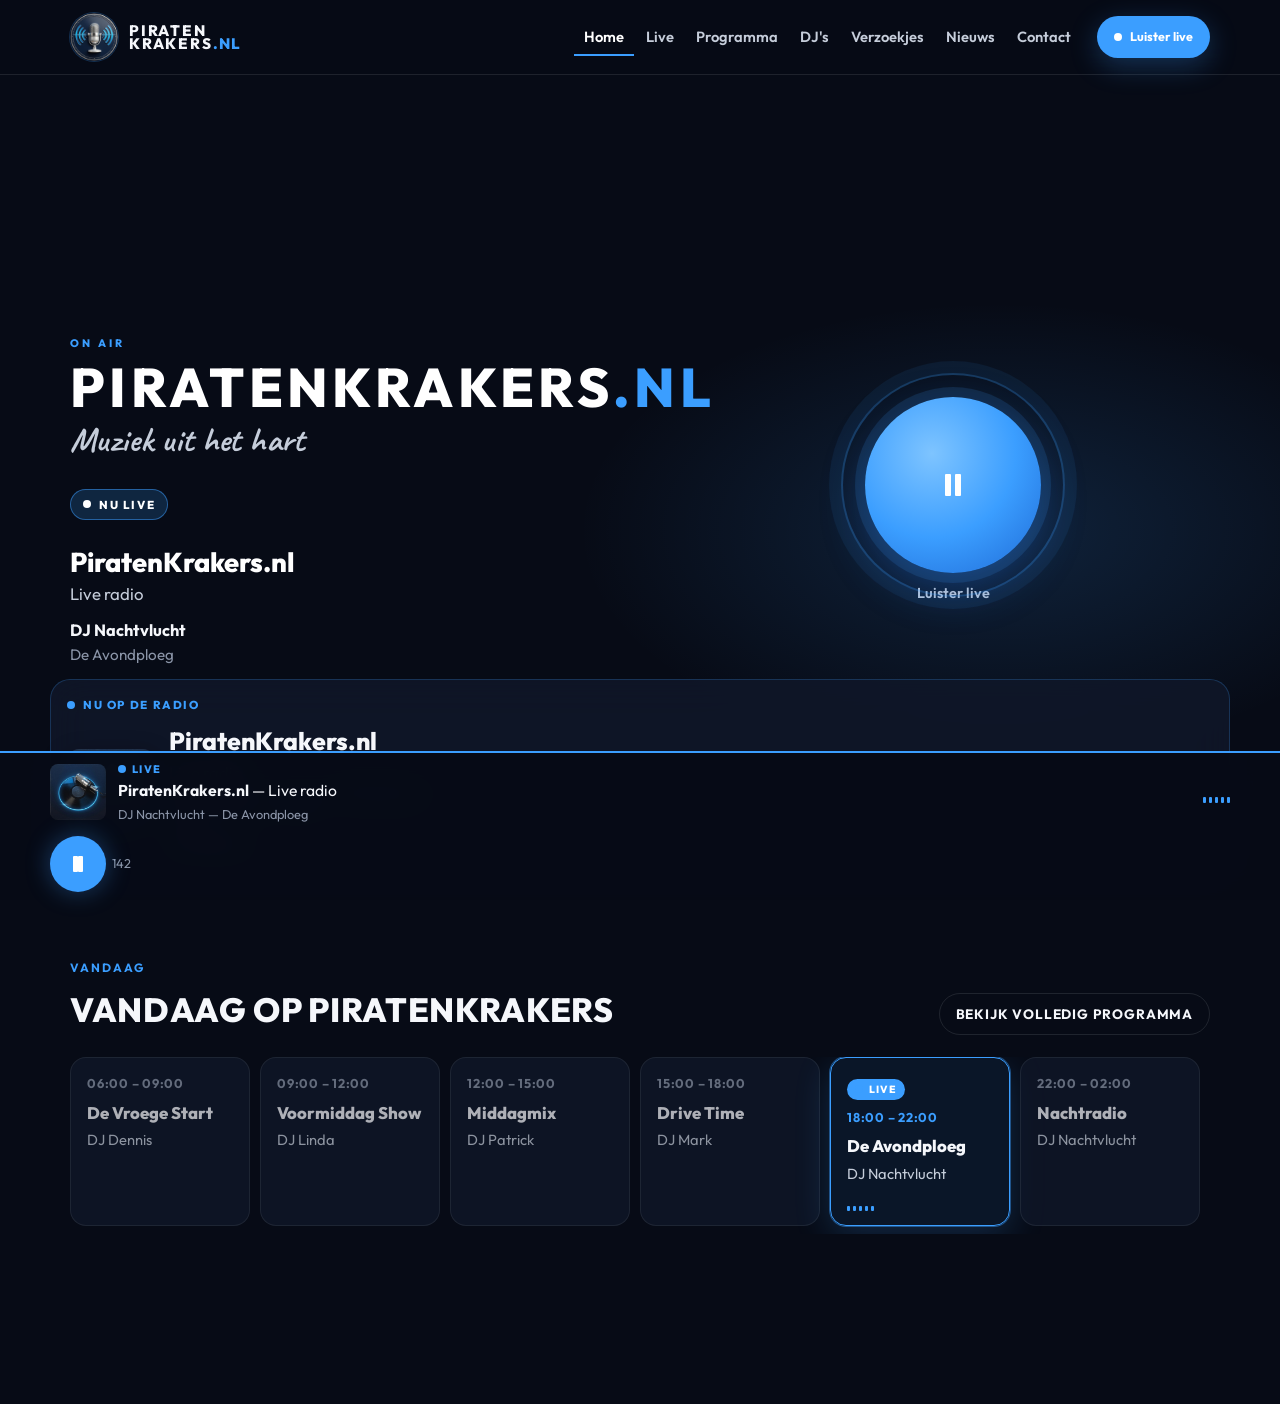
==== preview-homepage.html @ fba71bd4 "Add files via upload" ====
<!DOCTYPE html>
<html lang="nl">
<head>
<meta charset="utf-8">
<meta name="viewport" content="width=device-width, initial-scale=1">
<title>PiratenKrakers.nl — visuele preview</title>
<link rel="stylesheet" href="piratenkrakers/assets/css/main.css">
<link rel="icon" href="piratenkrakers/assets/img/favicon.svg" type="image/svg+xml">
<style>:root{--pk-blue:#3B9EFF;--pk-live:#3B9EFF;--pk-ink:#070B16;--pk-cream:#F5F7FB}</style>
</head>
<body class="pk-body pk-has-player pk-home is-playing">
<header class="pk-header">
  <div class="pk-header-inner">
    <a class="pk-logo" href="#">
      <img class="pk-logo-mark" src="piratenkrakers/assets/img/logo-mark.png" alt="" width="44" height="44">
      <span class="pk-logo-type">
        <span class="pk-logo-stack">
          <span class="pk-logo-piraten">PIRATEN</span>
          <span class="pk-logo-krakers">KRAKERS<span class="pk-logo-nl">.NL</span></span>
        </span>
      </span>
    </a>
    <nav class="pk-nav is-open" style="position:static;transform:none;opacity:1;pointer-events:auto;background:transparent;border:0;padding:0;display:flex;margin-left:auto;align-items:center;gap:8px">
      <ul class="pk-nav-list" style="flex-direction:row">
        <li class="current-menu-item"><a href="#">Home</a></li>
        <li><a href="#">Live</a></li>
        <li><a href="#">Programma</a></li>
        <li><a href="#">DJ's</a></li>
        <li><a href="#">Verzoekjes</a></li>
        <li><a href="#">Nieuws</a></li>
        <li><a href="#">Contact</a></li>
      </ul>
      <button class="pk-btn pk-btn-live" type="button"><span class="pk-live-dot"></span> Luister live</button>
    </nav>
  </div>
</header>
<main class="pk-main pk-main--home">
  <section class="pk-hero">
    <div class="pk-hero-bg" style="--pk-hero-image:url('piratenkrakers/assets/img/hero-studio.jpg')"></div>
    <div class="pk-hero-shade"></div>
    <div class="pk-hero-inner">
      <div class="pk-hero-copy">
        <p class="pk-onair">ON AIR</p>
        <h1 class="pk-hero-brand">PiratenKrakers<span>.nl</span></h1>
        <p class="pk-slogan">Muziek uit het hart</p>
        <p class="pk-live-badge is-live"><span class="pk-live-dot"></span> NU LIVE</p>
        <p class="pk-hero-track"><strong>PiratenKrakers.nl</strong><span>Live radio</span></p>
        <p class="pk-hero-dj">DJ Nachtvlucht</p>
        <p class="pk-hero-show">De Avondploeg</p>
      </div>
      <div class="pk-hero-playwrap">
        <button class="pk-play-hero" type="button"><span class="pk-play-waves"></span><span class="pk-play-icon"></span></button>
        <p class="pk-play-caption">Luister live</p>
      </div>
    </div>
    <article class="pk-now">
      <p class="pk-now-kicker"><span class="pk-live-dot"></span> Nu op de radio</p>
      <figure class="pk-artwork"><img src="piratenkrakers/assets/img/fallback-artwork.jpg" alt=""></figure>
      <div class="pk-now-meta">
        <p class="pk-now-artist">PiratenKrakers.nl</p>
        <p class="pk-now-title">Live radio</p>
        <p class="pk-now-byline">DJ Nachtvlucht · De Avondploeg</p>
      </div>
      <div class="pk-now-aside">
        <div class="pk-vu"><span></span><span></span><span></span><span></span><span></span><span></span><span></span></div>
        <p class="pk-listeners">142 luisteraars</p>
      </div>
    </article>
  </section>
  <section class="pk-section pk-dayguide">
    <div class="pk-section-head">
      <div><p class="pk-kicker">Vandaag</p><h2>Vandaag op PiratenKrakers</h2></div>
      <a class="pk-btn pk-btn-ghost pk-btn-compact" href="#">Bekijk volledig programma</a>
    </div>
    <div class="pk-dayguide-track">
      <article class="pk-slot"><time>06:00 – 09:00</time><h3>De Vroege Start</h3><p>DJ Dennis</p></article>
      <article class="pk-slot"><time>09:00 – 12:00</time><h3>Voormiddag Show</h3><p>DJ Linda</p></article>
      <article class="pk-slot"><time>12:00 – 15:00</time><h3>Middagmix</h3><p>DJ Patrick</p></article>
      <article class="pk-slot"><time>15:00 – 18:00</time><h3>Drive Time</h3><p>DJ Mark</p></article>
      <article class="pk-slot is-live"><span class="pk-pill pk-pill--live"><span class="pk-live-dot"></span> LIVE</span><time>18:00 – 22:00</time><h3>De Avondploeg</h3><p>DJ Nachtvlucht</p><div class="pk-vu pk-vu--slot"><span></span><span></span><span></span><span></span><span></span></div></article>
      <article class="pk-slot"><time>22:00 – 02:00</time><h3>Nachtradio</h3><p>DJ Nachtvlucht</p></article>
      <article class="pk-slot"><time>02:00 – 06:00</time><h3>Non Stop Hits</h3><p>DJ Nightbeat</p></article>
    </div>
  </section>
</main>
<div class="pk-player">
  <div class="pk-player-inner">
    <figure class="pk-player-art"><img src="piratenkrakers/assets/img/fallback-artwork.jpg" alt=""></figure>
    <div class="pk-player-now">
      <p class="pk-player-kicker"><span class="pk-live-dot"></span> LIVE</p>
      <p class="pk-player-track"><strong>PiratenKrakers.nl</strong> — Live radio</p>
      <p class="pk-player-sub">DJ Nachtvlucht — De Avondploeg</p>
    </div>
    <div class="pk-vu pk-vu--player"><span></span><span></span><span></span><span></span><span></span></div>
    <div class="pk-player-controls">
      <button class="pk-play pk-play--sm" type="button"><span class="pk-play-icon"></span></button>
      <p class="pk-player-listeners">142</p>
    </div>
  </div>
</div>
</body>
</html>
---- piratenkrakers/assets/css/main.css ----
/* PiratenKrakers — navy broadcast, electric blue accent. */

@font-face{font-family:Outfit;font-style:normal;font-weight:400 800;font-display:swap;src:url("../fonts/outfit-latin.woff2") format("woff2");unicode-range:U+0000-00FF,U+0131,U+0152-0153,U+02BB-02BC,U+02C6,U+02DA,U+02DC,U+0304,U+0308,U+0329,U+2000-206F,U+20AC,U+2122,U+2191,U+2193,U+2212,U+2215,U+FEFF,U+FFFD}
@font-face{font-family:Outfit;font-style:normal;font-weight:400 800;font-display:swap;src:url("../fonts/outfit-latin-ext.woff2") format("woff2");unicode-range:U+0100-02BA,U+02BD-02C5,U+02C7-02CC,U+02CE-02D7,U+02DD-02FF,U+0304,U+0308,U+0329,U+1D00-1DBF,U+1E00-1E9F,U+1EF2-1EFF,U+2020,U+20A0-20AB,U+20AD-20C0,U+2113,U+2C60-2C7F,U+A720-A7FF}
@font-face{font-family:Caveat;font-style:normal;font-weight:600 700;font-display:swap;src:url("../fonts/caveat-latin.woff2") format("woff2");unicode-range:U+0000-00FF,U+0131,U+0152-0153,U+02BB-02BC,U+02C6,U+02DA,U+02DC,U+0304,U+0308,U+0329,U+2000-206F,U+20AC,U+2122,U+2191,U+2193,U+2212,U+2215,U+FEFF,U+FFFD}
@font-face{font-family:Caveat;font-style:normal;font-weight:600 700;font-display:swap;src:url("../fonts/caveat-latin-ext.woff2") format("woff2");unicode-range:U+0100-02BA,U+02BD-02C5,U+02C7-02CC,U+02CE-02D7,U+02DD-02FF,U+0304,U+0308,U+0329,U+1D00-1DBF,U+1E00-1E9F,U+1EF2-1EFF,U+2020,U+20A0-20AB,U+20AD-20C0,U+2113,U+2C60-2C7F,U+A720-A7FF}

:root{
  --pk-ink:#070B16;
  --pk-navy:#0B1220;
  --pk-studio:#10182A;
  --pk-panel:#151E32;
  --pk-line:rgba(245,247,251,.1);
  --pk-blue:#3B9EFF;
  --pk-blue-hot:#5EB0FF;
  --pk-blue-deep:#1E6AD6;
  --pk-live:#3B9EFF;
  --pk-cream:#F5F7FB;
  --pk-cream-dim:#C5CDDA;
  --pk-mute:#8B95A8;
  --pk-font:Outfit, system-ui, sans-serif;
  --pk-font-display:Outfit, system-ui, sans-serif;
  --pk-font-script:Caveat, "Segoe Script", cursive;
  --pk-radius:16px;
  --pk-header:74px;
  --pk-player:82px;
  --pk-max:1180px;
  --pk-ease:cubic-bezier(.22,.8,.32,1);
}

*,*::before,*::after{box-sizing:border-box}
html{scroll-behavior:smooth}
html,body{margin:0;padding:0}
html.pk-html,body.pk-body{
  background:var(--pk-ink);
  color:var(--pk-cream);
  font-family:var(--pk-font);
  font-size:17px;
  line-height:1.5;
  min-height:100%;
}
body.pk-has-player{padding-bottom:calc(var(--pk-player) + env(safe-area-inset-bottom,0px))}
img,svg,video{max-width:100%;height:auto;display:block}
button,input,select,textarea{font:inherit;color:inherit}
a{color:var(--pk-cream);text-decoration:none}
a:hover{color:#fff}
:focus-visible{outline:2px solid var(--pk-blue);outline-offset:3px}
.screen-reader-text{position:absolute!important;width:1px;height:1px;padding:0;margin:-1px;overflow:hidden;clip:rect(0,0,0,0);border:0}
.pk-skip{position:absolute;left:12px;top:-48px;background:var(--pk-blue);color:#fff;padding:8px 14px;z-index:10000;border-radius:8px;font-weight:600}
.pk-skip:focus{top:12px}
.pk-noise{display:none}
.pk-header,.pk-app,.pk-footer,.pk-player{position:relative;z-index:1}

/* Header */
.pk-header{
  position:sticky;top:0;z-index:40;
  background:rgba(7,11,22,.9);
  backdrop-filter:blur(16px);
  border-bottom:1px solid var(--pk-line);
}
.pk-header-inner{
  max-width:var(--pk-max);margin:0 auto;padding:8px 20px;
  display:flex;align-items:center;gap:12px;min-height:var(--pk-header);
}
.pk-logo{display:flex;align-items:center;gap:11px;color:var(--pk-cream);min-width:0}
.pk-logo:hover{color:var(--pk-cream)}
.pk-logo-mark{width:48px;height:48px;flex:0 0 auto;border-radius:50%;box-shadow:0 0 0 1px rgba(59,158,255,.25)}
.pk-logo-type{display:flex;align-items:center;line-height:.88;min-width:0}
.pk-logo-stack{display:flex;flex-direction:column}
.pk-logo-piraten,.pk-logo-krakers{font-weight:800;font-size:.95rem;letter-spacing:.12em;text-transform:uppercase}
.pk-logo-nl{color:var(--pk-blue);letter-spacing:.08em}
.pk-logo .custom-logo{width:48px;height:48px;object-fit:contain;border-radius:50%}

.pk-btn-live--header{width:auto;margin:0 0 0 auto;min-height:42px;padding:0 14px;font-size:.82rem;letter-spacing:.06em;text-transform:uppercase}
.pk-nav-toggle{width:46px;height:46px;border:1px solid var(--pk-line);border-radius:12px;background:var(--pk-studio);cursor:pointer}
.pk-nav-toggle-bars{display:flex;flex-direction:column;gap:5px;align-items:center;justify-content:center}
.pk-nav-toggle-bars span{display:block;width:18px;height:2px;background:var(--pk-cream);border-radius:2px}
.nav-open .pk-nav-toggle-bars span:nth-child(1){transform:translateY(7px) rotate(45deg)}
.nav-open .pk-nav-toggle-bars span:nth-child(2){opacity:0}
.nav-open .pk-nav-toggle-bars span:nth-child(3){transform:translateY(-7px) rotate(-45deg)}
.pk-nav{
  position:fixed;inset:var(--pk-header) 0 auto 0;background:rgba(7,11,22,.98);
  transform:translateY(-120%);opacity:0;pointer-events:none;transition:.28s var(--pk-ease);
  padding:16px 20px 28px;border-bottom:1px solid var(--pk-line);
}
.pk-nav.is-open{transform:none;opacity:1;pointer-events:auto}
.pk-nav-list{list-style:none;margin:0;padding:0;display:flex;flex-direction:column;gap:2px}
.pk-nav-list a{display:block;padding:12px 8px;color:var(--pk-cream-dim);font-weight:600}
.pk-nav-list .current-menu-item>a,.pk-nav-list a.current{color:#fff;box-shadow:inset 0 -2px 0 var(--pk-blue)}

.pk-btn{
  display:inline-flex;align-items:center;justify-content:center;gap:8px;
  min-height:48px;padding:0 20px;border-radius:999px;border:1px solid transparent;
  font-weight:700;cursor:pointer;text-decoration:none;
}
.pk-btn-live,.pk-btn-gold,.pk-btn-primary{
  background:var(--pk-blue);color:#fff;width:100%;margin-top:12px;
  box-shadow:0 8px 28px rgba(59,158,255,.28);
}
.pk-btn-live:hover,.pk-btn-gold:hover,.pk-btn-primary:hover{background:var(--pk-blue-hot);color:#fff}
.pk-btn-ghost{background:transparent;border-color:var(--pk-line);color:var(--pk-cream);margin:0}
.pk-btn-compact{min-height:42px;padding:0 16px;font-size:.85rem;letter-spacing:.06em;text-transform:uppercase;width:auto;margin-left:auto}
.pk-live-dot{
  width:8px;height:8px;border-radius:50%;background:var(--pk-blue);
  box-shadow:0 0 0 0 rgba(59,158,255,.55);
  animation:pk-pulse 1.7s ease-out infinite;
}
.pk-live-badge .pk-live-dot,.pk-btn-live .pk-live-dot{background:#fff}
.is-offline .pk-live-dot,body.is-offline .pk-live-dot{background:var(--pk-mute);animation:none;box-shadow:none}
@keyframes pk-pulse{
  0%{box-shadow:0 0 0 0 rgba(59,158,255,.5)}
  70%{box-shadow:0 0 0 8px rgba(59,158,255,0)}
  100%{box-shadow:0 0 0 0 rgba(59,158,255,0)}
}

/* Layout */
.pk-main{max-width:var(--pk-max);margin:0 auto;padding:0 20px 88px}
.pk-main--home{max-width:none;padding:0 0 88px}
.pk-main--home>.pk-section{max-width:var(--pk-max);margin-left:auto;margin-right:auto;padding-left:20px;padding-right:20px}
.pk-section{padding:56px 0 0}
.pk-section-head{display:flex;flex-wrap:wrap;align-items:end;gap:10px 20px;margin-bottom:22px}
.pk-section-head h2{font-size:clamp(1.5rem,3vw,2.1rem);margin:0;font-weight:800;letter-spacing:.02em;text-transform:uppercase}
.pk-section-head .pk-textlink{margin-left:auto;color:var(--pk-cream-dim);font-weight:600}
.pk-kicker{font-size:.75rem;letter-spacing:.16em;text-transform:uppercase;color:var(--pk-blue);margin:0 0 8px;font-weight:700}
.pk-pagehead{padding:48px 0 24px}
.pk-pagehead h1{font-weight:800;font-size:clamp(2rem,5vw,3.1rem);letter-spacing:-.02em;margin:0}
.pk-lede{color:var(--pk-cream-dim);max-width:46ch}
.pk-muted{color:var(--pk-mute)}
.pk-sep{opacity:.4;margin:0 .35em}

/* Hero */
.pk-hero{position:relative;min-height:min(92vh,900px);display:flex;flex-direction:column;justify-content:end;overflow:hidden}
.pk-hero-bg{
  position:absolute;inset:0;
  background:
    linear-gradient(180deg, rgba(7,11,22,.25) 0%, rgba(7,11,22,.72) 58%, var(--pk-ink) 100%),
    linear-gradient(90deg, rgba(7,11,22,.78) 0%, rgba(7,11,22,.2) 55%, rgba(7,11,22,.45) 100%),
    var(--pk-hero-image) center/cover no-repeat;
}
.pk-hero-shade{position:absolute;inset:0;background:radial-gradient(700px 380px at 78% 55%, rgba(59,158,255,.16), transparent 60%)}
.pk-hero-inner{
  position:relative;z-index:2;width:min(var(--pk-max),100%);margin:0 auto;
  padding:36px 20px 20px;display:grid;gap:28px;align-items:center;
}
.pk-onair{margin:0 0 10px;font-size:.68rem;letter-spacing:.28em;font-weight:800;color:var(--pk-blue);text-transform:uppercase}
.pk-hero-brand{margin:0;font-weight:800;font-size:clamp(1.7rem,5.2vw,3.4rem);letter-spacing:.08em;text-transform:uppercase;color:#fff;line-height:.95}
.pk-hero-brand span{color:var(--pk-blue)}
.pk-slogan{
  font-family:var(--pk-font-script);font-weight:700;font-size:clamp(1.45rem,3.2vw,2.15rem);
  line-height:1.1;margin:8px 0 18px;color:var(--pk-cream-dim);letter-spacing:.01em;
}
.pk-live-badge{
  display:inline-flex;align-items:center;gap:8px;padding:6px 12px;border-radius:999px;
  background:rgba(59,158,255,.18);border:1px solid rgba(59,158,255,.5);
  color:#fff;font-weight:800;letter-spacing:.14em;font-size:.72rem;text-transform:uppercase;width:max-content;
}
.pk-live-badge.is-offline{border-color:var(--pk-mute);color:var(--pk-cream-dim);background:transparent}
.pk-hero-track{margin:16px 0 4px;display:flex;flex-direction:column;gap:2px}
.pk-hero-track strong{font-size:clamp(1.25rem,2.6vw,1.7rem);font-weight:800;color:#fff;line-height:1.15}
.pk-hero-track span{font-size:1.05rem;color:var(--pk-cream-dim)}
.pk-hero-dj{margin:12px 0 0;font-size:1.02rem;font-weight:700}
.pk-hero-show{margin:2px 0 0;color:var(--pk-mute);font-size:.95rem}
.pk-hero-offline{display:none;color:#9ec8ff;font-weight:600;margin:8px 0 0}
.pk-hero-offline.is-on{display:block}

.pk-hero-playwrap{display:flex;flex-direction:column;align-items:center;gap:10px;justify-self:center}
.pk-play-hero{
  position:relative;width:148px;height:148px;border:0;border-radius:50%;cursor:pointer;
  background:radial-gradient(circle at 38% 32%, #7EC4FF, var(--pk-blue) 52%, var(--pk-blue-deep));
  color:#fff;
  box-shadow:0 0 0 10px rgba(59,158,255,.14), 0 16px 44px rgba(30,106,214,.38);
}
.pk-play-waves{
  position:absolute;inset:-22px;border-radius:50%;pointer-events:none;
  box-shadow:0 0 0 2px rgba(59,158,255,.22), 0 0 0 14px rgba(59,158,255,.08);
}
body.is-playing .pk-play-waves{animation:pk-waves 2.6s ease-out infinite}
body.is-playing .pk-play-hero{animation:pk-playglow 2.8s ease-in-out infinite}
@keyframes pk-waves{
  0%{transform:scale(.92);opacity:.9}
  100%{transform:scale(1.12);opacity:0}
}
@keyframes pk-playglow{
  0%,100%{box-shadow:0 0 0 10px rgba(59,158,255,.14), 0 16px 44px rgba(30,106,214,.38)}
  50%{box-shadow:0 0 0 16px rgba(59,158,255,.22), 0 18px 50px rgba(30,106,214,.5)}
}
.pk-play-caption{margin:0;font-size:.9rem;color:var(--pk-cream-dim);font-weight:600}
.pk-play-icon{
  width:0;height:0;border-style:solid;border-width:16px 0 16px 26px;
  border-color:transparent transparent transparent currentColor;margin-left:6px;position:relative;display:block;
}
.pk-play-hero .pk-play-icon{margin:0 auto}
body.is-playing .pk-play-icon{width:22px;height:22px;border:0;margin:0 auto;background:transparent}
body.is-playing .pk-play-icon::before,
body.is-playing .pk-play-icon::after{
  content:"";position:absolute;top:0;width:6px;height:22px;background:currentColor;border-radius:1px;
}
body.is-playing .pk-play-icon::before{left:3px}
body.is-playing .pk-play-icon::after{right:3px}

.pk-play{
  position:relative;border:0;background:var(--pk-blue);color:#fff;border-radius:50%;
  cursor:pointer;display:grid;place-items:center;flex:0 0 auto;
  box-shadow:0 0 24px rgba(59,158,255,.35);
}
.pk-play--sm{width:56px;height:56px}
.pk-play--sm .pk-play-icon{border-width:10px 0 10px 16px;margin-left:3px}
body.is-playing .pk-play--sm .pk-play-icon{width:16px;height:16px}
body.is-playing .pk-play--sm .pk-play-icon::before,
body.is-playing .pk-play--sm .pk-play-icon::after{width:5px;height:16px}

/* Now playing dock */
.pk-now{
  position:relative;z-index:2;width:min(var(--pk-max), calc(100% - 40px));
  margin:0 auto 28px;display:grid;grid-template-columns:1fr;gap:14px;
  background:rgba(16,24,42,.82);border:1px solid rgba(59,158,255,.22);
  border-radius:20px;padding:16px;backdrop-filter:blur(18px);
}
.pk-now-kicker{margin:0;font-size:.72rem;letter-spacing:.14em;text-transform:uppercase;color:var(--pk-blue);font-weight:800;display:flex;align-items:center;gap:8px}
.pk-artwork{width:88px;height:88px;border-radius:12px;overflow:hidden;margin:0;box-shadow:0 8px 24px rgba(0,0,0,.35)}
.pk-artwork img{width:100%;height:100%;object-fit:cover}
.pk-now-artist{margin:0;font-size:clamp(1.2rem,2vw,1.55rem);font-weight:800;line-height:1.15}
.pk-now-title{margin:4px 0 8px;font-size:1.05rem;color:var(--pk-cream-dim)}
.pk-now-byline{margin:0;font-size:.9rem;color:var(--pk-mute)}
.pk-now-dj,.pk-now-show{margin:0}
.pk-now-aside{display:flex;align-items:center;gap:16px}
.pk-listeners{margin:0;font-size:.88rem;color:var(--pk-mute)}
.pk-vu{display:flex;align-items:end;gap:3px;height:22px}
.pk-vu span{width:3px;height:28%;background:var(--pk-blue);border-radius:1px;opacity:.35}
body.is-playing .pk-vu span{animation:pk-vu .9s ease-in-out infinite;opacity:1}
body.is-playing .pk-vu span:nth-child(2){animation-delay:.08s}
body.is-playing .pk-vu span:nth-child(3){animation-delay:.16s}
body.is-playing .pk-vu span:nth-child(4){animation-delay:.04s}
body.is-playing .pk-vu span:nth-child(5){animation-delay:.2s}
body.is-playing .pk-vu span:nth-child(6){animation-delay:.12s}
body.is-playing .pk-vu span:nth-child(7){animation-delay:.24s}
@keyframes pk-vu{0%,100%{height:22%}50%{height:100%}}

/* Day guide */
.pk-dayguide-track{display:flex;flex-direction:column;gap:10px}
.pk-slot{
  position:relative;background:var(--pk-studio);border:1px solid var(--pk-line);
  border-radius:16px;padding:16px 16px 14px;
}
.pk-slot:not(.is-live){opacity:.7}
.pk-slot:not(.is-live) time{color:var(--pk-mute)}
.pk-slot.is-live{border-color:var(--pk-blue);box-shadow:0 0 0 1px rgba(59,158,255,.45), 0 10px 36px rgba(59,158,255,.2);opacity:1;background:rgba(59,158,255,.08)}
.pk-vu--slot{margin-top:10px;height:16px}
.pk-slot time{display:block;font-size:.8rem;letter-spacing:.06em;color:var(--pk-blue);font-weight:700;margin-bottom:6px}
.pk-slot h3{margin:0;font-size:1.05rem;font-weight:800}
.pk-slot h3 a{color:#fff}
.pk-slot p{margin:4px 0 0;color:var(--pk-cream-dim);font-size:.92rem}
.pk-pill{display:inline-flex;align-items:center;gap:6px;font-size:.65rem;letter-spacing:.1em;text-transform:uppercase;padding:3px 8px;border-radius:999px;font-weight:800}
.pk-pill--live{background:var(--pk-blue);color:#fff;margin-bottom:8px}
.pk-timeline{list-style:none;margin:0;padding:0;display:flex;flex-direction:column;gap:2px;border-top:1px solid var(--pk-line)}
.pk-timeline-item,.pk-showrow{
  display:grid;grid-template-columns:110px 1fr auto;gap:14px;align-items:center;
  padding:16px 4px;border-bottom:1px solid var(--pk-line);
}
.pk-timeline-item.is-live,.pk-showrow.is-live{background:rgba(59,158,255,.08);margin:0 -12px;padding-left:16px;padding-right:16px;border-radius:12px;border-color:transparent}
.pk-timeline-item time,.pk-showrow-time{font-variant-numeric:tabular-nums;font-weight:700;color:var(--pk-blue);font-size:.95rem}
.pk-timeline-item a,.pk-showrow h3{margin:0;font-size:1.1rem;font-weight:800;color:var(--pk-cream)}
.pk-timeline-item span,.pk-showrow p{color:var(--pk-mute);font-size:.92rem;margin:2px 0 0}

/* Cards */
.pk-grid{display:grid;gap:16px}
.pk-grid--djs{grid-template-columns:repeat(2,1fr)}
.pk-grid--news{grid-template-columns:1fr}
.pk-grid--streams{grid-template-columns:1fr}
.pk-card{background:var(--pk-studio);border:1px solid var(--pk-line);border-radius:var(--pk-radius);overflow:hidden}
.pk-card-media{display:block;aspect-ratio:16/10;overflow:hidden;background:var(--pk-panel)}
.pk-card-media img{width:100%;height:100%;object-fit:cover}
.pk-card-media--dj{aspect-ratio:4/5}
.pk-card-body{padding:14px 16px 18px}
.pk-card-meta{margin:0 0 6px;font-size:.78rem;color:var(--pk-blue);font-weight:700;letter-spacing:.08em;text-transform:uppercase}
.pk-card-title{margin:0 0 6px;font-size:1.15rem;font-weight:800}
.pk-card-title a{color:var(--pk-cream)}
.pk-card-excerpt{margin:0;color:var(--pk-cream-dim);font-size:.95rem}
.pk-avatar-fallback{
  display:grid;place-items:center;height:100%;min-height:160px;font-size:2.6rem;font-weight:800;color:var(--pk-cream);
  background:radial-gradient(circle at 30% 20%, rgba(59,158,255,.28), transparent 50%), var(--pk-panel);
}
.pk-avatar-fallback--xl{min-height:320px;font-size:6rem;border-radius:20px}
.pk-cta-card{background:var(--pk-studio);border:1px solid var(--pk-line);border-radius:20px;padding:32px 24px}
.pk-cta-card h2{font-size:clamp(1.5rem,3vw,2rem);margin:0 0 10px;font-weight:800}
.pk-cta-card p{color:var(--pk-cream-dim);max-width:46ch}
.pk-streamcard{text-align:left;background:var(--pk-studio);border:1px solid var(--pk-line);border-radius:16px;padding:20px;cursor:pointer;display:flex;flex-direction:column;gap:6px}
.pk-streamcard:hover{border-color:var(--pk-blue)}
.pk-streamcard strong{font-size:1.2rem}
.pk-schedule{display:grid;gap:32px}
.pk-day h2{margin:0 0 8px}
.pk-dj-hero{display:grid;gap:24px;padding:12px 0 28px}
.pk-dj-photo img{width:100%;border-radius:20px;aspect-ratio:4/5;object-fit:cover}
.pk-split{display:grid;gap:28px}
.pk-panel{background:var(--pk-studio);border:1px solid var(--pk-line);border-radius:18px;padding:22px}
.pk-panel h2{font-size:1.2rem;margin:0 0 10px}
.pk-prose{max-width:66ch}
.pk-prose p,.pk-prose li{color:var(--pk-cream-dim)}
.pk-prose a{color:#fff;text-decoration:underline;text-decoration-color:var(--pk-blue)}
.pk-article-hero{margin:0 0 28px;border-radius:18px;overflow:hidden}
.pk-article-hero img{width:100%;max-height:460px;object-fit:cover}

.pk-form{max-width:720px;background:var(--pk-studio);border:1px solid var(--pk-line);border-radius:20px;padding:24px}
.pk-form-grid{display:grid;gap:16px}
.pk-form label{display:flex;flex-direction:column;gap:6px;font-weight:600;font-size:.95rem}
.pk-form input,.pk-form textarea,.pk-search input{background:var(--pk-ink);border:1px solid var(--pk-line);border-radius:12px;padding:12px 14px;min-height:48px}
.pk-form textarea{min-height:120px;resize:vertical}
.pk-check{flex-direction:row!important;align-items:flex-start;gap:10px;font-weight:500}
.pk-check input{width:20px;height:20px;min-height:0;margin-top:3px}
.pk-hp{position:absolute;left:-9999px;height:0;overflow:hidden}
.pk-opt{font-weight:400;color:var(--pk-mute)}
.pk-form-status{min-height:1.4em}
.pk-form-status.is-ok{color:#8ee0b0}
.pk-form-status.is-err{color:#ff8d8d}
.pk-search{display:flex;gap:8px;max-width:520px}
.pk-search label{flex:1}
.pk-search input{width:100%}

.pk-footer{border-top:1px solid var(--pk-line);background:var(--pk-navy);padding:48px 20px 120px}
.pk-footer-inner{max-width:var(--pk-max);margin:0 auto;display:grid;gap:32px}
.pk-footer-title{font-size:.75rem;letter-spacing:.16em;text-transform:uppercase;color:var(--pk-blue);margin:0 0 12px;font-weight:800}
.pk-footer-tag{font-family:var(--pk-font-script);font-size:1.25rem;color:var(--pk-cream-dim);font-weight:700;margin:8px 0}
.pk-footer-copy{color:var(--pk-mute);max-width:42ch}
.pk-footer-list{list-style:none;margin:0;padding:0;display:flex;flex-direction:column;gap:8px}
.pk-footer-list a{color:var(--pk-cream-dim)}
.pk-footer-bar{max-width:var(--pk-max);margin:28px auto 0;padding-top:18px;border-top:1px solid var(--pk-line);color:var(--pk-mute);font-size:.9rem}
.pk-social{display:flex;gap:10px;list-style:none;margin:16px 0 0;padding:0;flex-wrap:wrap}
.pk-social-link{display:inline-flex;align-items:center;justify-content:center;min-width:44px;min-height:44px;padding:0 12px;border:1px solid var(--pk-line);border-radius:999px}
.pk-social-link:hover{border-color:var(--pk-blue);color:#fff}

/* Sticky player */
.pk-player{
  position:fixed;left:0;right:0;bottom:0;z-index:50;
  background:rgba(7,11,22,.96);backdrop-filter:blur(16px);
  border-top:2px solid var(--pk-blue);
  padding:8px 12px calc(8px + env(safe-area-inset-bottom,0px));
}
.pk-player-inner{max-width:var(--pk-max);margin:0 auto;display:grid;grid-template-columns:56px 1fr auto;gap:12px;align-items:center}
.pk-player-art{width:56px;height:56px;border-radius:8px;overflow:hidden;margin:0;background:var(--pk-panel)}
.pk-player-art img{width:100%;height:100%;object-fit:cover}
.pk-player-kicker{margin:0;font-size:.68rem;letter-spacing:.12em;text-transform:uppercase;color:var(--pk-blue);font-weight:800;display:flex;align-items:center;gap:6px}
.pk-player-track{margin:2px 0;font-size:.98rem;white-space:nowrap;overflow:hidden;text-overflow:ellipsis}
.pk-player-sub{margin:0;font-size:.8rem;color:var(--pk-mute);white-space:nowrap;overflow:hidden;text-overflow:ellipsis}
.pk-player-controls{display:flex;align-items:center;gap:6px}
.pk-vu--player{display:none}
.pk-iconbtn{width:40px;height:40px;border:0;background:transparent;color:var(--pk-cream);cursor:pointer;border-radius:10px;font-size:1.4rem;line-height:1}
.pk-icon-volume{
  display:block;width:18px;height:14px;margin:0 auto;background:
    linear-gradient(var(--pk-cream),var(--pk-cream)) 0 4px/6px 6px no-repeat,
    linear-gradient(var(--pk-cream),var(--pk-cream)) 6px 2px/3px 10px no-repeat;
  box-shadow:8px 3px 0 0 var(--pk-cream), 8px 7px 0 0 var(--pk-cream);
}
.is-muted .pk-icon-volume{opacity:.35}
.pk-volume{display:none;width:90px}
.pk-volume input{width:100%;accent-color:var(--pk-blue)}
.pk-player-stream select{background:var(--pk-ink);border:1px solid var(--pk-line);border-radius:8px;padding:6px 8px;max-width:130px;font-size:.8rem}
.pk-player-listeners{margin:0;font-size:.8rem;color:var(--pk-mute);min-width:2ch}
.pk-player-offline{margin:6px 0 0;color:#9ec8ff;font-size:.85rem;text-align:center}
.pk-player-offline.is-on{display:block}
.pk-comments{margin-top:48px;padding-top:24px;border-top:1px solid var(--pk-line)}
.pk-empty{color:var(--pk-mute);padding:24px 0}
.nav-links{display:flex;gap:12px;padding:28px 0}
body.pk-navigating .pk-app{opacity:.65}

@media (min-width:760px){
  .pk-now{grid-template-columns:88px 1fr auto;align-items:center}
  .pk-now-kicker{grid-column:1/-1}
  .pk-hero-inner{grid-template-columns:1.1fr .9fr;padding-bottom:12px}
  .pk-dayguide-track{flex-direction:row;overflow-x:auto;padding-bottom:8px;scrollbar-width:thin}
  .pk-slot{min-width:180px;flex:1}
}
@media (min-width:900px){
  .pk-nav-toggle{display:none}
  .pk-nav{position:static;transform:none;opacity:1;pointer-events:auto;background:transparent;border:0;padding:0;display:flex;align-items:center;gap:10px;margin-left:auto}
  .pk-nav-list{flex-direction:row;align-items:center;gap:2px}
  .pk-nav-list a{padding:8px 10px;font-size:.92rem}
  .pk-btn-live{width:auto;margin:0 0 0 8px;padding:0 16px;min-height:42px;font-size:.78rem}
  .pk-btn-live--header{display:none}
  .pk-play-hero{width:176px;height:176px}
  .pk-grid--djs{grid-template-columns:repeat(4,1fr)}
  .pk-grid--news{grid-template-columns:repeat(3,1fr)}
  .pk-grid--streams{grid-template-columns:repeat(2,1fr)}
  .pk-footer-inner{grid-template-columns:1.4fr .8fr .8fr}
  .pk-split{grid-template-columns:1.45fr .7fr}
  .pk-dj-hero{grid-template-columns:280px 1fr;align-items:end}
  .pk-form-grid{grid-template-columns:1fr 1fr}
  .pk-span-2{grid-column:1/-1}
  .pk-volume,.pk-vu--player{display:flex}
  .pk-now{grid-template-columns:auto 96px 1fr auto;width:min(var(--pk-max), calc(100% - 40px))}
}
@media (min-width:1100px){
  .pk-grid--djs{grid-template-columns:repeat(6,1fr)}
}
@media (prefers-reduced-motion:reduce){
  *,*::before,*::after{animation:none!important;transition:none!important;scroll-behavior:auto!important}
}
@media (max-width:639px){
  .pk-player-sub,.pk-player-stream,.pk-iconbtn:not([data-pk-play]){display:none}
  .pk-timeline-item,.pk-showrow{grid-template-columns:1fr auto}
  .pk-timeline-item time,.pk-showrow-time{grid-column:1/-1}
  .pk-logo-piraten,.pk-logo-krakers{font-size:.82rem;letter-spacing:.08em}
}
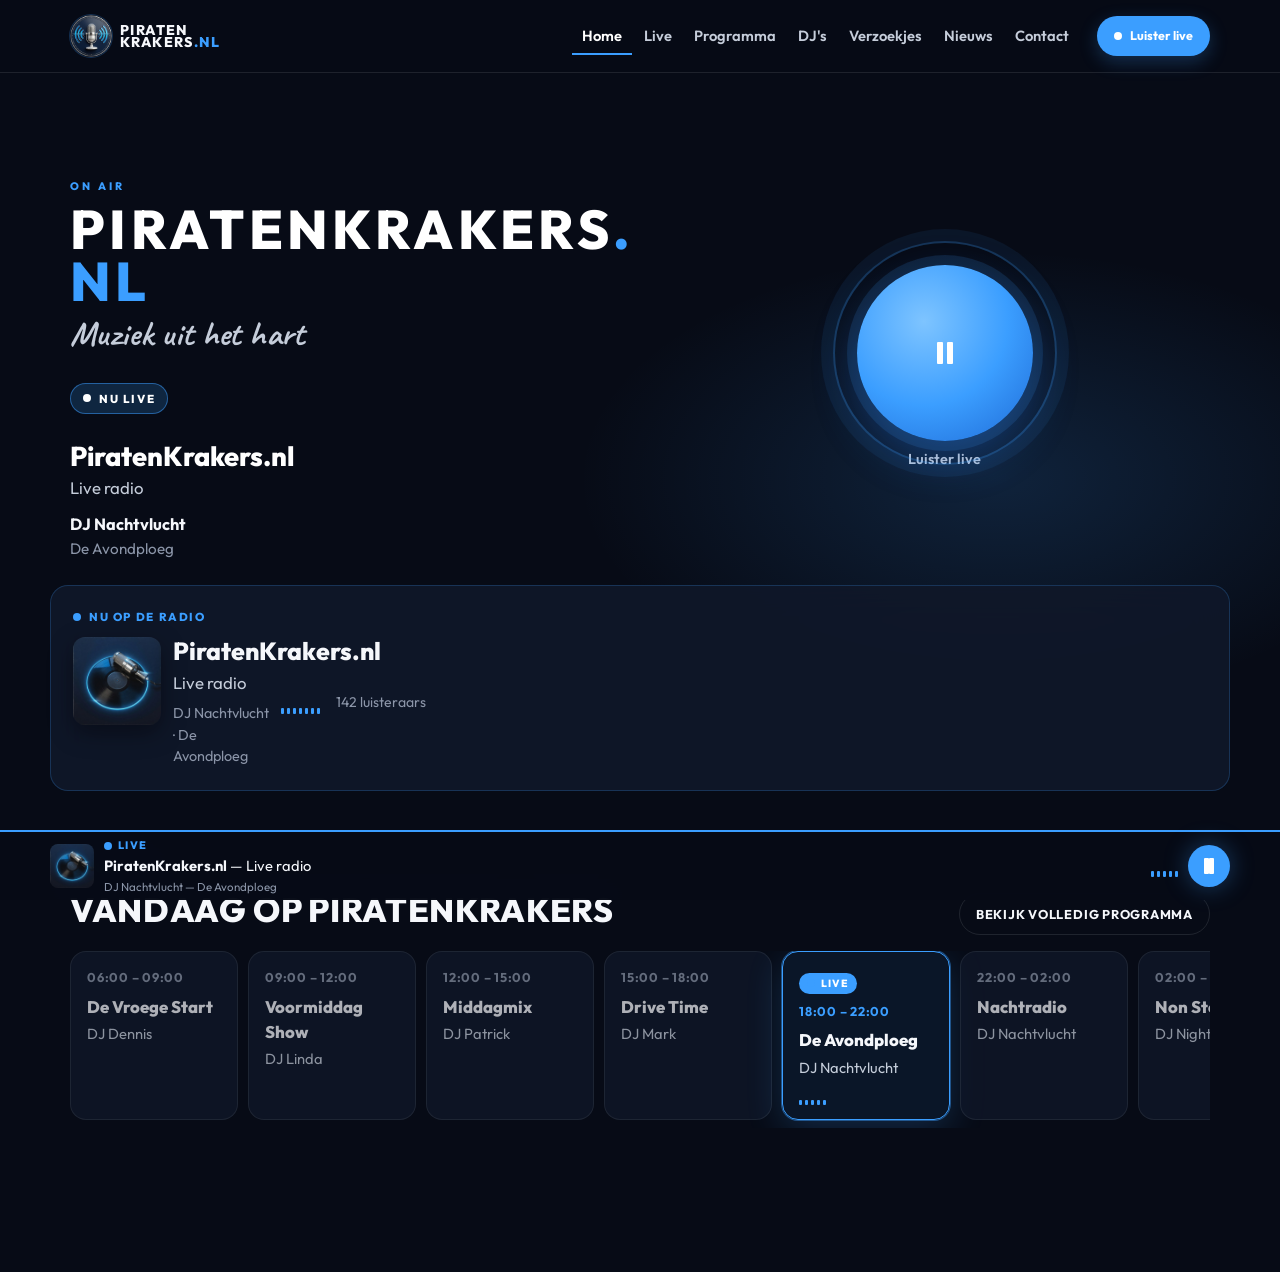
==== commit e17e5ebf: "Add files via upload" ====
--- a/preview-homepage.html
+++ b/preview-homepage.html
@@ -2,17 +2,17 @@
 <html lang="nl">
 <head>
 <meta charset="utf-8">
-<meta name="viewport" content="width=device-width, initial-scale=1">
+<meta name="viewport" content="width=device-width, initial-scale=1, viewport-fit=cover">
 <title>PiratenKrakers.nl — visuele preview</title>
 <link rel="stylesheet" href="piratenkrakers/assets/css/main.css">
 <link rel="icon" href="piratenkrakers/assets/img/favicon.svg" type="image/svg+xml">
-<style>:root{--pk-blue:#3B9EFF;--pk-live:#3B9EFF;--pk-ink:#070B16;--pk-cream:#F5F7FB}</style>
 </head>
 <body class="pk-body pk-has-player pk-home is-playing">
-<header class="pk-header">
+<a class="pk-skip" href="#main">Ga naar inhoud</a>
+<header class="pk-header" id="pk-header">
   <div class="pk-header-inner">
     <a class="pk-logo" href="#">
-      <img class="pk-logo-mark" src="piratenkrakers/assets/img/logo-mark.png" alt="" width="44" height="44">
+      <img class="pk-logo-mark" src="piratenkrakers/assets/img/logo-mark.png" alt="" width="36" height="36">
       <span class="pk-logo-type">
         <span class="pk-logo-stack">
           <span class="pk-logo-piraten">PIRATEN</span>
@@ -20,8 +20,12 @@
         </span>
       </span>
     </a>
-    <nav class="pk-nav is-open" style="position:static;transform:none;opacity:1;pointer-events:auto;background:transparent;border:0;padding:0;display:flex;margin-left:auto;align-items:center;gap:8px">
-      <ul class="pk-nav-list" style="flex-direction:row">
+    <button class="pk-nav-toggle" type="button" aria-expanded="false" aria-controls="pk-nav" aria-label="Menu" data-pk-nav-toggle>
+      <span class="pk-nav-toggle-bars" aria-hidden="true"><span></span><span></span><span></span></span>
+      <span class="screen-reader-text">Menu</span>
+    </button>
+    <nav class="pk-nav" id="pk-nav" aria-label="Hoofdmenu">
+      <ul class="pk-nav-list">
         <li class="current-menu-item"><a href="#">Home</a></li>
         <li><a href="#">Live</a></li>
         <li><a href="#">Programma</a></li>
@@ -34,7 +38,7 @@
     </nav>
   </div>
 </header>
-<main class="pk-main pk-main--home">
+<main class="pk-main pk-main--home" id="main">
   <section class="pk-hero">
     <div class="pk-hero-bg" style="--pk-hero-image:url('piratenkrakers/assets/img/hero-studio.jpg')"></div>
     <div class="pk-hero-shade"></div>
@@ -49,7 +53,7 @@
         <p class="pk-hero-show">De Avondploeg</p>
       </div>
       <div class="pk-hero-playwrap">
-        <button class="pk-play-hero" type="button"><span class="pk-play-waves"></span><span class="pk-play-icon"></span></button>
+        <button class="pk-play-hero" type="button" aria-label="Luister live"><span class="pk-play-waves"></span><span class="pk-play-icon"></span></button>
         <p class="pk-play-caption">Luister live</p>
       </div>
     </div>
@@ -93,10 +97,20 @@
     </div>
     <div class="pk-vu pk-vu--player"><span></span><span></span><span></span><span></span><span></span></div>
     <div class="pk-player-controls">
-      <button class="pk-play pk-play--sm" type="button"><span class="pk-play-icon"></span></button>
-      <p class="pk-player-listeners">142</p>
+      <button class="pk-play pk-play--sm" type="button" aria-label="Luister live"><span class="pk-play-icon"></span></button>
     </div>
   </div>
 </div>
+<script>
+(function(){
+  var toggle=document.querySelector('[data-pk-nav-toggle]');
+  var nav=document.querySelector('#pk-nav');
+  function close(){document.body.classList.remove('nav-open');if(toggle)toggle.setAttribute('aria-expanded','false');if(nav)nav.classList.remove('is-open');}
+  function open(){document.body.classList.add('nav-open');if(toggle)toggle.setAttribute('aria-expanded','true');if(nav)nav.classList.add('is-open');}
+  if(toggle) toggle.addEventListener('click',function(){document.body.classList.contains('nav-open')?close():open();});
+  document.addEventListener('keyup',function(e){if(e.key==='Escape')close();});
+  if(nav) nav.addEventListener('click',function(e){if(e.target.closest('a')) close();});
+})();
+</script>
 </body>
 </html>
--- a/piratenkrakers/assets/css/main.css
+++ b/piratenkrakers/assets/css/main.css
@@ -22,15 +22,15 @@
   --pk-font-display:Outfit, system-ui, sans-serif;
   --pk-font-script:Caveat, "Segoe Script", cursive;
   --pk-radius:16px;
-  --pk-header:74px;
-  --pk-player:82px;
+  --pk-header:58px;
+  --pk-player:72px;
   --pk-max:1180px;
   --pk-ease:cubic-bezier(.22,.8,.32,1);
 }
 
 *,*::before,*::after{box-sizing:border-box}
-html{scroll-behavior:smooth}
-html,body{margin:0;padding:0}
+html{scroll-behavior:smooth;overflow-x:hidden}
+html,body{margin:0;padding:0;max-width:100%}
 html.pk-html,body.pk-body{
   background:var(--pk-ink);
   color:var(--pk-cream);
@@ -59,20 +59,20 @@
   border-bottom:1px solid var(--pk-line);
 }
 .pk-header-inner{
-  max-width:var(--pk-max);margin:0 auto;padding:8px 20px;
-  display:flex;align-items:center;gap:12px;min-height:var(--pk-header);
-}
-.pk-logo{display:flex;align-items:center;gap:11px;color:var(--pk-cream);min-width:0}
+  max-width:var(--pk-max);margin:0 auto;padding:6px 16px;
+  display:flex;align-items:center;justify-content:space-between;gap:10px;min-height:var(--pk-header);
+}
+.pk-logo{display:flex;align-items:center;gap:8px;color:var(--pk-cream);min-width:0;flex:1;max-width:calc(100% - 56px)}
 .pk-logo:hover{color:var(--pk-cream)}
-.pk-logo-mark{width:48px;height:48px;flex:0 0 auto;border-radius:50%;box-shadow:0 0 0 1px rgba(59,158,255,.25)}
+.pk-logo-mark{width:36px;height:36px;flex:0 0 auto;border-radius:50%;box-shadow:0 0 0 1px rgba(59,158,255,.25)}
 .pk-logo-type{display:flex;align-items:center;line-height:.88;min-width:0}
 .pk-logo-stack{display:flex;flex-direction:column}
-.pk-logo-piraten,.pk-logo-krakers{font-weight:800;font-size:.95rem;letter-spacing:.12em;text-transform:uppercase}
+.pk-logo-piraten,.pk-logo-krakers{font-weight:800;font-size:.78rem;letter-spacing:.1em;text-transform:uppercase;white-space:nowrap}
 .pk-logo-nl{color:var(--pk-blue);letter-spacing:.08em}
-.pk-logo .custom-logo{width:48px;height:48px;object-fit:contain;border-radius:50%}
-
-.pk-btn-live--header{width:auto;margin:0 0 0 auto;min-height:42px;padding:0 14px;font-size:.82rem;letter-spacing:.06em;text-transform:uppercase}
-.pk-nav-toggle{width:46px;height:46px;border:1px solid var(--pk-line);border-radius:12px;background:var(--pk-studio);cursor:pointer}
+.pk-logo .custom-logo{width:36px;height:36px;object-fit:contain;border-radius:50%}
+
+.pk-btn-live--header{display:none}
+.pk-nav-toggle{width:44px;height:44px;flex:0 0 auto;border:1px solid var(--pk-line);border-radius:12px;background:var(--pk-studio);cursor:pointer}
 .pk-nav-toggle-bars{display:flex;flex-direction:column;gap:5px;align-items:center;justify-content:center}
 .pk-nav-toggle-bars span{display:block;width:18px;height:2px;background:var(--pk-cream);border-radius:2px}
 .nav-open .pk-nav-toggle-bars span:nth-child(1){transform:translateY(7px) rotate(45deg)}
@@ -80,10 +80,11 @@
 .nav-open .pk-nav-toggle-bars span:nth-child(3){transform:translateY(-7px) rotate(-45deg)}
 .pk-nav{
   position:fixed;inset:var(--pk-header) 0 auto 0;background:rgba(7,11,22,.98);
-  transform:translateY(-120%);opacity:0;pointer-events:none;transition:.28s var(--pk-ease);
-  padding:16px 20px 28px;border-bottom:1px solid var(--pk-line);
-}
-.pk-nav.is-open{transform:none;opacity:1;pointer-events:auto}
+  transform:translateY(-12px);opacity:0;pointer-events:none;visibility:hidden;transition:.22s var(--pk-ease);
+  padding:12px 16px 24px;border-bottom:1px solid var(--pk-line);z-index:45;max-height:calc(100dvh - var(--pk-header));overflow:auto;
+}
+.pk-nav.is-open{transform:none;opacity:1;pointer-events:auto;visibility:visible}
+body.nav-open{overflow:hidden}
 .pk-nav-list{list-style:none;margin:0;padding:0;display:flex;flex-direction:column;gap:2px}
 .pk-nav-list a{display:block;padding:12px 8px;color:var(--pk-cream-dim);font-weight:600}
 .pk-nav-list .current-menu-item>a,.pk-nav-list a.current{color:#fff;box-shadow:inset 0 -2px 0 var(--pk-blue)}
@@ -99,7 +100,7 @@
 }
 .pk-btn-live:hover,.pk-btn-gold:hover,.pk-btn-primary:hover{background:var(--pk-blue-hot);color:#fff}
 .pk-btn-ghost{background:transparent;border-color:var(--pk-line);color:var(--pk-cream);margin:0}
-.pk-btn-compact{min-height:42px;padding:0 16px;font-size:.85rem;letter-spacing:.06em;text-transform:uppercase;width:auto;margin-left:auto}
+.pk-btn-compact{min-height:42px;padding:0 16px;font-size:.8rem;letter-spacing:.06em;text-transform:uppercase;width:100%;margin-left:0}
 .pk-live-dot{
   width:8px;height:8px;border-radius:50%;background:var(--pk-blue);
   box-shadow:0 0 0 0 rgba(59,158,255,.55);
@@ -114,12 +115,12 @@
 }
 
 /* Layout */
-.pk-main{max-width:var(--pk-max);margin:0 auto;padding:0 20px 88px}
-.pk-main--home{max-width:none;padding:0 0 88px}
+.pk-main{max-width:var(--pk-max);margin:0 auto;padding:0 16px calc(var(--pk-player) + 28px)}
+.pk-main--home{max-width:none;padding:0 0 calc(var(--pk-player) + 28px)}
 .pk-main--home>.pk-section{max-width:var(--pk-max);margin-left:auto;margin-right:auto;padding-left:20px;padding-right:20px}
-.pk-section{padding:56px 0 0}
-.pk-section-head{display:flex;flex-wrap:wrap;align-items:end;gap:10px 20px;margin-bottom:22px}
-.pk-section-head h2{font-size:clamp(1.5rem,3vw,2.1rem);margin:0;font-weight:800;letter-spacing:.02em;text-transform:uppercase}
+.pk-section{padding:36px 0 0}
+.pk-section-head{display:flex;flex-wrap:wrap;align-items:end;gap:10px 20px;margin-bottom:16px}
+.pk-section-head h2{font-size:clamp(1.2rem,4.4vw,2.1rem);margin:0;font-weight:800;letter-spacing:.02em;text-transform:uppercase}
 .pk-section-head .pk-textlink{margin-left:auto;color:var(--pk-cream-dim);font-weight:600}
 .pk-kicker{font-size:.75rem;letter-spacing:.16em;text-transform:uppercase;color:var(--pk-blue);margin:0 0 8px;font-weight:700}
 .pk-pagehead{padding:48px 0 24px}
@@ -129,21 +130,21 @@
 .pk-sep{opacity:.4;margin:0 .35em}
 
 /* Hero */
-.pk-hero{position:relative;min-height:min(92vh,900px);display:flex;flex-direction:column;justify-content:end;overflow:hidden}
+.pk-hero{position:relative;min-height:0;display:flex;flex-direction:column;justify-content:end;overflow:hidden}
 .pk-hero-bg{
   position:absolute;inset:0;
   background:
-    linear-gradient(180deg, rgba(7,11,22,.25) 0%, rgba(7,11,22,.72) 58%, var(--pk-ink) 100%),
-    linear-gradient(90deg, rgba(7,11,22,.78) 0%, rgba(7,11,22,.2) 55%, rgba(7,11,22,.45) 100%),
-    var(--pk-hero-image) center/cover no-repeat;
+    linear-gradient(180deg, rgba(7,11,22,.35) 0%, rgba(7,11,22,.78) 62%, var(--pk-ink) 100%),
+    linear-gradient(90deg, rgba(7,11,22,.7) 0%, rgba(7,11,22,.28) 58%, rgba(7,11,22,.4) 100%),
+    var(--pk-hero-image) center 28%/cover no-repeat;
 }
 .pk-hero-shade{position:absolute;inset:0;background:radial-gradient(700px 380px at 78% 55%, rgba(59,158,255,.16), transparent 60%)}
 .pk-hero-inner{
   position:relative;z-index:2;width:min(var(--pk-max),100%);margin:0 auto;
-  padding:36px 20px 20px;display:grid;gap:28px;align-items:center;
+  padding:16px 16px 8px;display:grid;gap:14px;align-items:center;justify-items:stretch;
 }
 .pk-onair{margin:0 0 10px;font-size:.68rem;letter-spacing:.28em;font-weight:800;color:var(--pk-blue);text-transform:uppercase}
-.pk-hero-brand{margin:0;font-weight:800;font-size:clamp(1.7rem,5.2vw,3.4rem);letter-spacing:.08em;text-transform:uppercase;color:#fff;line-height:.95}
+.pk-hero-brand{margin:0;font-weight:800;font-size:clamp(1.35rem,7vw,3.4rem);letter-spacing:.08em;text-transform:uppercase;color:#fff;line-height:.95;word-break:break-word}
 .pk-hero-brand span{color:var(--pk-blue)}
 .pk-slogan{
   font-family:var(--pk-font-script);font-weight:700;font-size:clamp(1.45rem,3.2vw,2.15rem);
@@ -163,9 +164,9 @@
 .pk-hero-offline{display:none;color:#9ec8ff;font-weight:600;margin:8px 0 0}
 .pk-hero-offline.is-on{display:block}
 
-.pk-hero-playwrap{display:flex;flex-direction:column;align-items:center;gap:10px;justify-self:center}
+.pk-hero-playwrap{display:flex;flex-direction:column;align-items:center;gap:8px;justify-self:center;margin:4px 0 8px}
 .pk-play-hero{
-  position:relative;width:148px;height:148px;border:0;border-radius:50%;cursor:pointer;
+  position:relative;width:156px;height:156px;border:0;border-radius:50%;cursor:pointer;
   background:radial-gradient(circle at 38% 32%, #7EC4FF, var(--pk-blue) 52%, var(--pk-blue-deep));
   color:#fff;
   box-shadow:0 0 0 10px rgba(59,158,255,.14), 0 16px 44px rgba(30,106,214,.38);
@@ -203,7 +204,7 @@
   cursor:pointer;display:grid;place-items:center;flex:0 0 auto;
   box-shadow:0 0 24px rgba(59,158,255,.35);
 }
-.pk-play--sm{width:56px;height:56px}
+.pk-play--sm{width:44px;height:44px}
 .pk-play--sm .pk-play-icon{border-width:10px 0 10px 16px;margin-left:3px}
 body.is-playing .pk-play--sm .pk-play-icon{width:16px;height:16px}
 body.is-playing .pk-play--sm .pk-play-icon::before,
@@ -211,13 +212,13 @@
 
 /* Now playing dock */
 .pk-now{
-  position:relative;z-index:2;width:min(var(--pk-max), calc(100% - 40px));
-  margin:0 auto 28px;display:grid;grid-template-columns:1fr;gap:14px;
-  background:rgba(16,24,42,.82);border:1px solid rgba(59,158,255,.22);
-  border-radius:20px;padding:16px;backdrop-filter:blur(18px);
+  position:relative;z-index:2;width:calc(100% - 32px);max-width:var(--pk-max);
+  margin:0 auto 20px;display:grid;grid-template-columns:1fr;gap:12px;
+  background:rgba(16,24,42,.9);border:1px solid rgba(59,158,255,.22);
+  border-radius:18px;padding:20px;backdrop-filter:blur(18px);
 }
 .pk-now-kicker{margin:0;font-size:.72rem;letter-spacing:.14em;text-transform:uppercase;color:var(--pk-blue);font-weight:800;display:flex;align-items:center;gap:8px}
-.pk-artwork{width:88px;height:88px;border-radius:12px;overflow:hidden;margin:0;box-shadow:0 8px 24px rgba(0,0,0,.35)}
+.pk-artwork{width:72px;height:72px;border-radius:12px;overflow:hidden;margin:0;box-shadow:0 8px 24px rgba(0,0,0,.35)}
 .pk-artwork img{width:100%;height:100%;object-fit:cover}
 .pk-now-artist{margin:0;font-size:clamp(1.2rem,2vw,1.55rem);font-weight:800;line-height:1.15}
 .pk-now-title{margin:4px 0 8px;font-size:1.05rem;color:var(--pk-cream-dim)}
@@ -316,7 +317,7 @@
 .pk-search label{flex:1}
 .pk-search input{width:100%}
 
-.pk-footer{border-top:1px solid var(--pk-line);background:var(--pk-navy);padding:48px 20px 120px}
+.pk-footer{border-top:1px solid var(--pk-line);background:var(--pk-navy);padding:40px 16px calc(var(--pk-player) + 32px)}
 .pk-footer-inner{max-width:var(--pk-max);margin:0 auto;display:grid;gap:32px}
 .pk-footer-title{font-size:.75rem;letter-spacing:.16em;text-transform:uppercase;color:var(--pk-blue);margin:0 0 12px;font-weight:800}
 .pk-footer-tag{font-family:var(--pk-font-script);font-size:1.25rem;color:var(--pk-cream-dim);font-weight:700;margin:8px 0}
@@ -333,16 +334,19 @@
   position:fixed;left:0;right:0;bottom:0;z-index:50;
   background:rgba(7,11,22,.96);backdrop-filter:blur(16px);
   border-top:2px solid var(--pk-blue);
-  padding:8px 12px calc(8px + env(safe-area-inset-bottom,0px));
-}
-.pk-player-inner{max-width:var(--pk-max);margin:0 auto;display:grid;grid-template-columns:56px 1fr auto;gap:12px;align-items:center}
-.pk-player-art{width:56px;height:56px;border-radius:8px;overflow:hidden;margin:0;background:var(--pk-panel)}
+  padding:6px 10px calc(6px + env(safe-area-inset-bottom,0px));
+}
+.pk-player-inner{max-width:var(--pk-max);margin:0 auto;display:grid;grid-template-columns:48px minmax(0,1fr) 48px;gap:8px;align-items:center;min-height:60px}
+.pk-player-art{width:48px;height:48px;border-radius:8px;overflow:hidden;margin:0;background:var(--pk-panel)}
 .pk-player-art img{width:100%;height:100%;object-fit:cover}
+.pk-player-now{min-width:0;overflow:hidden}
 .pk-player-kicker{margin:0;font-size:.68rem;letter-spacing:.12em;text-transform:uppercase;color:var(--pk-blue);font-weight:800;display:flex;align-items:center;gap:6px}
-.pk-player-track{margin:2px 0;font-size:.98rem;white-space:nowrap;overflow:hidden;text-overflow:ellipsis}
-.pk-player-sub{margin:0;font-size:.8rem;color:var(--pk-mute);white-space:nowrap;overflow:hidden;text-overflow:ellipsis}
-.pk-player-controls{display:flex;align-items:center;gap:6px}
+.pk-player-track{margin:1px 0;font-size:.86rem;white-space:nowrap;overflow:hidden;text-overflow:ellipsis}
+.pk-player-sub{margin:0;font-size:.72rem;color:var(--pk-mute);white-space:nowrap;overflow:hidden;text-overflow:ellipsis}
+.pk-player-controls{display:flex;align-items:center;justify-content:flex-end;gap:4px}
 .pk-vu--player{display:none}
+.pk-player-listeners{display:none}
+.pk-player-stream,.pk-iconbtn:not([data-pk-play]){display:none}
 .pk-iconbtn{width:40px;height:40px;border:0;background:transparent;color:var(--pk-cream);cursor:pointer;border-radius:10px;font-size:1.4rem;line-height:1}
 .pk-icon-volume{
   display:block;width:18px;height:14px;margin:0 auto;background:
@@ -362,21 +366,40 @@
 .nav-links{display:flex;gap:12px;padding:28px 0}
 body.pk-navigating .pk-app{opacity:.65}
 
-@media (min-width:760px){
-  .pk-now{grid-template-columns:88px 1fr auto;align-items:center}
+@media (min-width:768px){
+  :root{--pk-header:66px;--pk-player:64px}
+  .pk-logo-mark,.pk-logo .custom-logo{width:42px;height:42px}
+  .pk-logo-piraten,.pk-logo-krakers{font-size:.88rem}
+  .pk-hero-inner{padding:28px 20px 12px}
+  .pk-play-hero{width:168px;height:168px}
+  .pk-now{grid-template-columns:88px 1fr auto;width:calc(100% - 40px);padding:22px}
+  .pk-artwork{width:88px;height:88px}
   .pk-now-kicker{grid-column:1/-1}
-  .pk-hero-inner{grid-template-columns:1.1fr .9fr;padding-bottom:12px}
-  .pk-dayguide-track{flex-direction:row;overflow-x:auto;padding-bottom:8px;scrollbar-width:thin}
-  .pk-slot{min-width:180px;flex:1}
+  .pk-now-aside{grid-column:auto}
+  .pk-section{padding:48px 0 0}
+  .pk-btn-compact{width:auto;margin-left:auto}
 }
 @media (min-width:900px){
+  :root{--pk-header:72px;--pk-player:58px}
   .pk-nav-toggle{display:none}
-  .pk-nav{position:static;transform:none;opacity:1;pointer-events:auto;background:transparent;border:0;padding:0;display:flex;align-items:center;gap:10px;margin-left:auto}
+  .pk-nav{position:static;transform:none;opacity:1;pointer-events:auto;visibility:visible;background:transparent;border:0;padding:0;display:flex;align-items:center;gap:10px;margin-left:auto;max-height:none;overflow:visible;inset:auto}
   .pk-nav-list{flex-direction:row;align-items:center;gap:2px}
   .pk-nav-list a{padding:8px 10px;font-size:.92rem}
-  .pk-btn-live{width:auto;margin:0 0 0 8px;padding:0 16px;min-height:42px;font-size:.78rem}
-  .pk-btn-live--header{display:none}
+  .pk-btn-live{width:auto;margin:0 0 0 8px;padding:0 16px;min-height:40px;font-size:.78rem;box-shadow:0 6px 18px rgba(59,158,255,.25)}
+  .pk-logo{max-width:none;flex:0 0 auto}
+  .pk-header-inner{padding:8px 20px}
+  .pk-hero{min-height:min(82vh,820px)}
+  .pk-hero-bg{
+    background-position:72% 40%;
+    background-image:
+      linear-gradient(180deg, rgba(7,11,22,.22) 0%, rgba(7,11,22,.7) 70%, var(--pk-ink) 100%),
+      linear-gradient(90deg, rgba(7,11,22,.78) 0%, rgba(7,11,22,.18) 52%, rgba(7,11,22,.28) 100%),
+      var(--pk-hero-image);
+  }
+  .pk-hero-inner{grid-template-columns:1.05fr .95fr;padding:40px 20px 16px;gap:24px}
   .pk-play-hero{width:176px;height:176px}
+  .pk-dayguide-track{flex-direction:row;overflow-x:auto;overflow-y:hidden;padding-bottom:8px;scrollbar-width:thin;-webkit-overflow-scrolling:touch}
+  .pk-slot{min-width:168px;flex:1 0 168px}
   .pk-grid--djs{grid-template-columns:repeat(4,1fr)}
   .pk-grid--news{grid-template-columns:repeat(3,1fr)}
   .pk-grid--streams{grid-template-columns:repeat(2,1fr)}
@@ -385,18 +408,27 @@
   .pk-dj-hero{grid-template-columns:280px 1fr;align-items:end}
   .pk-form-grid{grid-template-columns:1fr 1fr}
   .pk-span-2{grid-column:1/-1}
-  .pk-volume,.pk-vu--player{display:flex}
+  .pk-volume,.pk-vu--player,.pk-player-listeners{display:flex}
+  .pk-player-stream{display:block}
+  .pk-iconbtn:not([data-pk-play]){display:inline-flex}
   .pk-now{grid-template-columns:auto 96px 1fr auto;width:min(var(--pk-max), calc(100% - 40px))}
+  .pk-player-inner{grid-template-columns:44px minmax(0,1fr) auto auto;gap:10px;min-height:46px}
+  .pk-player-art{width:44px;height:44px}
+  .pk-play--sm{width:42px;height:42px}
+  .pk-player{padding:5px 14px}
+  .pk-player-track{font-size:.92rem}
 }
 @media (min-width:1100px){
   .pk-grid--djs{grid-template-columns:repeat(6,1fr)}
 }
+@media (min-width:1280px){
+  .pk-hero-inner{padding-bottom:24px}
+}
 @media (prefers-reduced-motion:reduce){
   *,*::before,*::after{animation:none!important;transition:none!important;scroll-behavior:auto!important}
 }
-@media (max-width:639px){
-  .pk-player-sub,.pk-player-stream,.pk-iconbtn:not([data-pk-play]){display:none}
-  .pk-timeline-item,.pk-showrow{grid-template-columns:1fr auto}
-  .pk-timeline-item time,.pk-showrow-time{grid-column:1/-1}
-  .pk-logo-piraten,.pk-logo-krakers{font-size:.82rem;letter-spacing:.08em}
-}
+@media (max-width:359px){
+  .pk-logo-mark{width:32px;height:32px}
+  .pk-logo-piraten,.pk-logo-krakers{font-size:.7rem;letter-spacing:.06em}
+  .pk-play-hero{width:140px;height:140px}
+}
